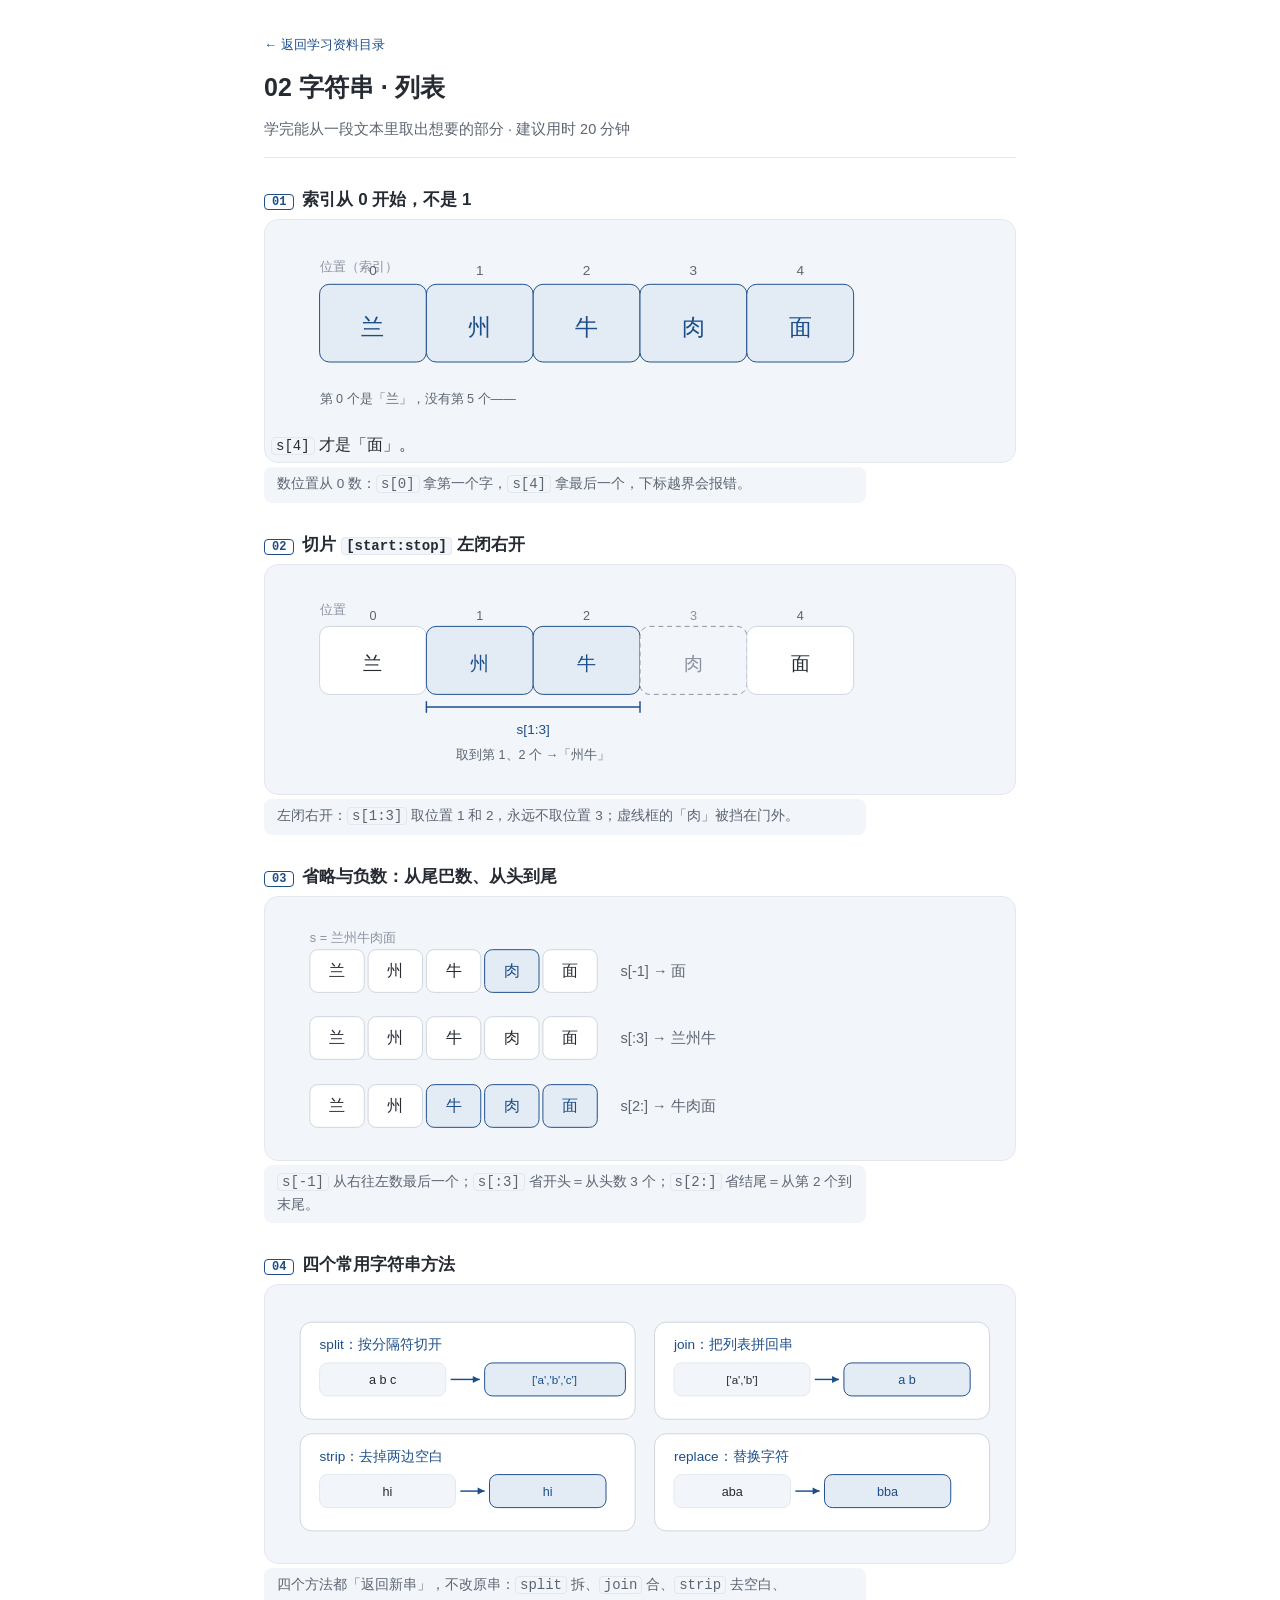
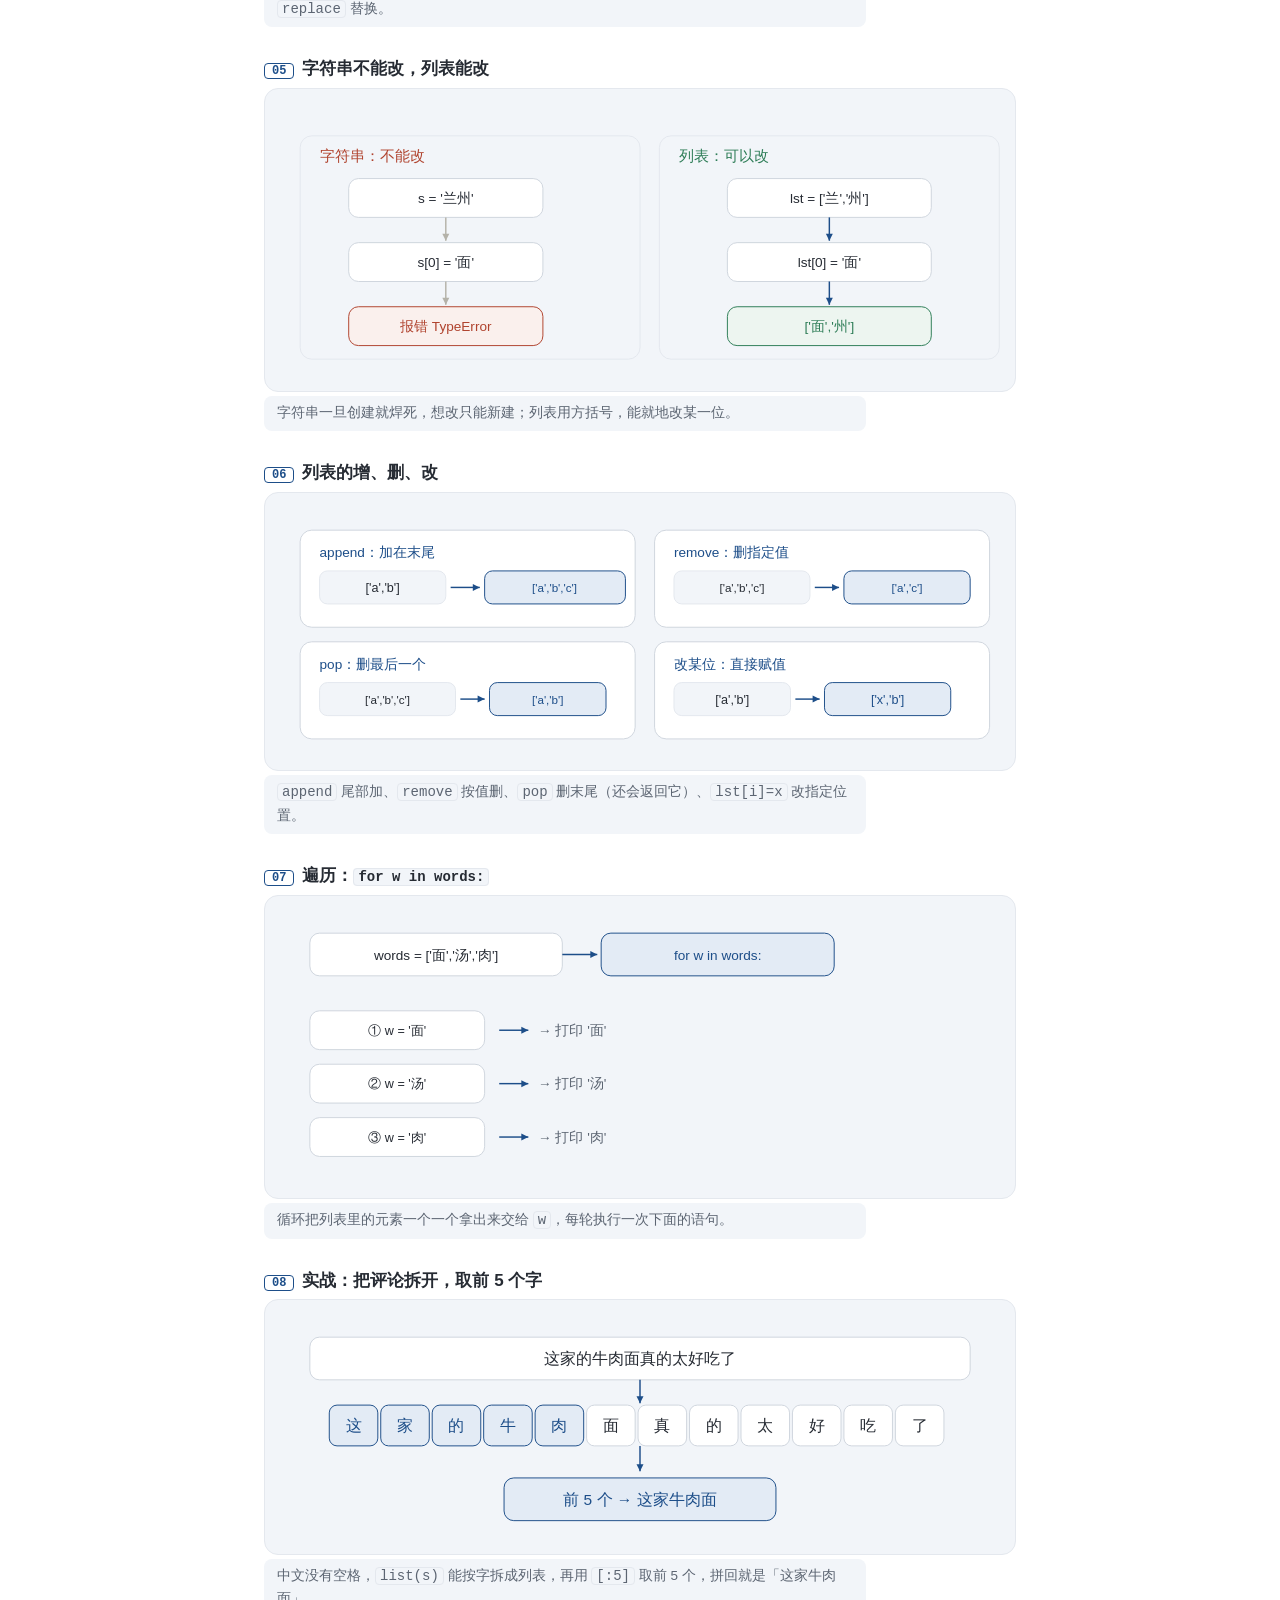
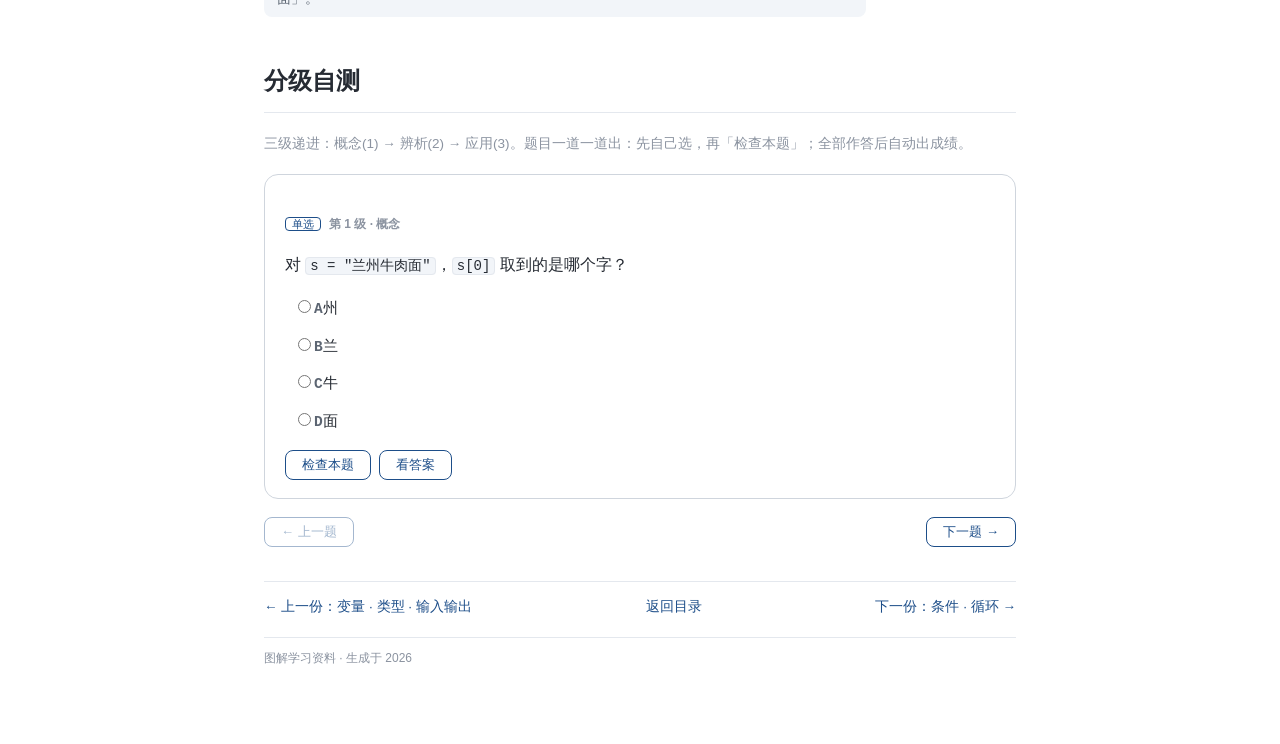
==== docs/python-basics/02-strings-lists.html @ b8ee1e93 "docs(02): 新增字符串与列表图解学习资料" ====
<!DOCTYPE html>
<html lang="zh-CN">
<head>
<meta charset="UTF-8">
<meta name="viewport" content="width=device-width, initial-scale=1.0">
<title>字符串 · 列表 · 图解</title>
<style>
  :root{
    --ink:#262b33; --ink-2:#5c6572; --ink-3:#8b93a0;
    --line:#cfd5dd; --line-soft:#e4e8ee;
    --paper:#fff; --tint:#f2f5f9;
    --accent:#1d4e89; --accent-soft:#e3ebf5;
    --good:#2e7d57; --bad:#b0432e;
  }
  *{box-sizing:border-box}
  body{margin:0;background:var(--paper);color:var(--ink);
       font-family:-apple-system,"Segoe UI","PingFang SC","Microsoft YaHei",sans-serif;font-size:16px;line-height:1.7;}
  svg text{font-family:inherit;}
  .page{max-width:800px;margin:0 auto;padding:34px 24px 80px;}
  header{padding-bottom:16px;border-bottom:1px solid var(--line-soft);}
  h1{font-size:25px;margin:0 0 8px}
  .tagline{color:var(--ink-2);font-size:14.5px;margin:0}
  .crumb{margin:0 0 10px;font-size:13px}
  a{color:var(--accent);text-decoration:none}
  a:hover{text-decoration:underline}
  section.learn{margin:28px 0 6px}
  .lno{font-family:Consolas,monospace;font-size:12px;color:var(--accent);border:1px solid var(--accent);border-radius:4px;padding:0 7px;margin-right:8px}
  h3{font-size:17px;margin:0 0 4px;font-weight:700}
  figure{margin:0}
  figure svg{width:100%;height:auto;display:block}
  figcaption{font-size:13.5px;color:var(--ink-2);background:var(--tint);border-radius:8px;padding:6px 13px;max-width:80%;margin-top:4px}
  .wrap{background:var(--tint);border:1px solid var(--line-soft);border-radius:14px;padding:8px 6px 4px}
  .quiz-head{margin-top:44px;border-bottom:1px solid var(--line-soft);padding-bottom:10px}
  .qcard{display:none;border:1px solid var(--line);border-radius:14px;padding:18px 20px;margin:18px 0}
  .qcard.on{display:block;animation:qi .18s ease}
  @keyframes qi{from{opacity:0;transform:translateY(6px)}to{opacity:1;transform:none}}
  .q-no{font-size:12px;color:var(--ink-3);font-weight:600}
  .q-type{font-size:11px;color:var(--accent);border:1px solid var(--accent);border-radius:4px;padding:0 6px;margin-right:8px}
  .q-stem{font-size:15.5px;margin:6px 0 10px}
  .opts{list-style:none;margin:0;padding:0}
  .opts li{display:flex;gap:9px;align-items:flex-start;padding:5px 8px;border-radius:8px}
  .opts li:hover{background:var(--tint)}
  .opts label{flex:1;cursor:pointer;font-size:14.5px}
  .opts input{accent-color:var(--accent);margin-top:6px}
  .ltr{font-family:Consolas,monospace;font-weight:700;color:var(--ink-2);min-width:15px}
  code{font-family:Consolas,monospace;font-size:14px;background:var(--tint);border:1px solid var(--line-soft);border-radius:4px;padding:0 4px}
  .qbar{display:flex;gap:8px;margin-top:10px;flex-wrap:wrap}
  button{font-family:inherit;font-size:13px;padding:5px 16px;border-radius:8px;cursor:pointer;border:1px solid var(--accent);background:#fff;color:var(--accent)}
  button:hover{background:var(--accent-soft)}
  button.primary{background:var(--accent);color:#fff}
  button.primary:hover{background:#163c69}
  button:disabled{opacity:.4;cursor:not-allowed}
  .feedback{display:none;margin-top:10px;padding:9px 13px;border-radius:8px;font-size:14px}
  .feedback.show{display:block}
  .feedback.good{background:#edf5f0;border:1px solid #cfe2d6;color:var(--good)}
  .feedback.bad{background:#faf0ed;border:1px solid #ead2cb;color:var(--bad)}
  .feedback.mid{background:var(--tint);border:1px solid var(--line);color:var(--ink-2)}
  .feedback .why{color:var(--ink-2);border-top:1px dashed var(--line);padding-top:6px;margin-top:6px}
  .result-screen{display:none;border:1px solid var(--accent);border-radius:14px;padding:18px 20px;margin:18px 0}
  .result-screen.show{display:block}
  .why-src{display:none}
  .lesson-nav{display:flex;justify-content:space-between;gap:12px;flex-wrap:wrap;margin-top:34px;padding-top:14px;border-top:1px solid var(--line-soft);font-size:13.5px}
  .lesson-nav .dim{color:var(--ink-3)}
  footer{margin-top:18px;color:var(--ink-3);font-size:12px;border-top:1px solid var(--line-soft);padding-top:10px}
  @media(max-width:560px){figcaption{max-width:100%}}
</style>
</head>
<body>
<svg width="0" height="0" style="position:absolute" aria-hidden="true"><defs>
  <marker id="ar" viewBox="0 0 10 10" refX="9" refY="5" markerWidth="6" markerHeight="6" orient="auto-start-reverse"><path d="M1 1 L9 5 L1 9 z" fill="#1d4e89"/></marker>
  <marker id="arw" viewBox="0 0 10 10" refX="9" refY="5" markerWidth="6" markerHeight="6" orient="auto-start-reverse"><path d="M1 1 L9 5 L1 9 z" fill="#b4b2a9"/></marker>
</defs></svg>

<div class="page">

  <header>
    <p class="crumb"><a href="index.html">← 返回学习资料目录</a></p>
    <h1>02 字符串 · 列表</h1>
    <p class="tagline">学完能从一段文本里取出想要的部分 · 建议用时 20 分钟</p>
  </header>

  <section class="learn">
    <h3><span class="lno">01</span>索引从 0 开始，不是 1</h3>
    <div class="wrap">
      <svg viewBox="0 0 760 200" role="img" aria-label="字符串每个字的位置从0开始">
        <text x="50" y="44" font-size="13" fill="#8b93a0">位置（索引）</text>
        <rect x="50" y="58" width="110" height="80" rx="10" fill="#e3ebf5" stroke="#1d4e89"/>
        <text x="105" y="48" text-anchor="middle" font-size="14" fill="#5c6572">0</text>
        <text x="105" y="110" text-anchor="middle" font-size="24" fill="#1d4e89">兰</text>
        <rect x="160" y="58" width="110" height="80" rx="10" fill="#e3ebf5" stroke="#1d4e89"/>
        <text x="215" y="48" text-anchor="middle" font-size="14" fill="#5c6572">1</text>
        <text x="215" y="110" text-anchor="middle" font-size="24" fill="#1d4e89">州</text>
        <rect x="270" y="58" width="110" height="80" rx="10" fill="#e3ebf5" stroke="#1d4e89"/>
        <text x="325" y="48" text-anchor="middle" font-size="14" fill="#5c6572">2</text>
        <text x="325" y="110" text-anchor="middle" font-size="24" fill="#1d4e89">牛</text>
        <rect x="380" y="58" width="110" height="80" rx="10" fill="#e3ebf5" stroke="#1d4e89"/>
        <text x="435" y="48" text-anchor="middle" font-size="14" fill="#5c6572">3</text>
        <text x="435" y="110" text-anchor="middle" font-size="24" fill="#1d4e89">肉</text>
        <rect x="490" y="58" width="110" height="80" rx="10" fill="#e3ebf5" stroke="#1d4e89"/>
        <text x="545" y="48" text-anchor="middle" font-size="14" fill="#5c6572">4</text>
        <text x="545" y="110" text-anchor="middle" font-size="24" fill="#1d4e89">面</text>
        <text x="50" y="180" font-size="13" fill="#5c6572">第 0 个是「兰」，没有第 5 个——<code>s[4]</code> 才是「面」。</text>
      </svg>
    </div>
    <figcaption>数位置从 0 数：<code>s[0]</code> 拿第一个字，<code>s[4]</code> 拿最后一个，下标越界会报错。</figcaption>
  </section>

  <section class="learn">
    <h3><span class="lno">02</span>切片 <code>[start:stop]</code> 左闭右开</h3>
    <div class="wrap">
      <svg viewBox="0 0 760 215" role="img" aria-label="切片左闭右开取到第1第2个">
        <text x="50" y="42" font-size="13" fill="#8b93a0">位置</text>
        <rect x="50" y="55" width="110" height="70" rx="10" fill="#fff" stroke="#cfd5dd"/>
        <text x="105" y="48" text-anchor="middle" font-size="13" fill="#5c6572">0</text>
        <text x="105" y="100" text-anchor="middle" font-size="20" fill="#262b33">兰</text>
        <rect x="160" y="55" width="110" height="70" rx="10" fill="#e3ebf5" stroke="#1d4e89"/>
        <text x="215" y="48" text-anchor="middle" font-size="13" fill="#5c6572">1</text>
        <text x="215" y="100" text-anchor="middle" font-size="20" fill="#1d4e89">州</text>
        <rect x="270" y="55" width="110" height="70" rx="10" fill="#e3ebf5" stroke="#1d4e89"/>
        <text x="325" y="48" text-anchor="middle" font-size="13" fill="#5c6572">2</text>
        <text x="325" y="100" text-anchor="middle" font-size="20" fill="#1d4e89">牛</text>
        <rect x="380" y="55" width="110" height="70" rx="10" fill="#f2f5f9" stroke="#8b93a0" stroke-dasharray="5 4"/>
        <text x="435" y="48" text-anchor="middle" font-size="13" fill="#8b93a0">3</text>
        <text x="435" y="100" text-anchor="middle" font-size="20" fill="#8b93a0">肉</text>
        <rect x="490" y="55" width="110" height="70" rx="10" fill="#fff" stroke="#cfd5dd"/>
        <text x="545" y="48" text-anchor="middle" font-size="13" fill="#5c6572">4</text>
        <text x="545" y="100" text-anchor="middle" font-size="20" fill="#262b33">面</text>
        <line x1="160" y1="138" x2="380" y2="138" stroke="#1d4e89" stroke-width="1.5"/>
        <line x1="160" y1="132" x2="160" y2="144" stroke="#1d4e89" stroke-width="1.5"/>
        <line x1="380" y1="132" x2="380" y2="144" stroke="#1d4e89" stroke-width="1.5"/>
        <text x="270" y="166" text-anchor="middle" font-size="14" fill="#1d4e89">s[1:3]</text>
        <text x="270" y="192" text-anchor="middle" font-size="13" fill="#5c6572">取到第 1、2 个 →「州牛」</text>
      </svg>
    </div>
    <figcaption>左闭右开：<code>s[1:3]</code> 取位置 1 和 2，永远不取位置 3；虚线框的「肉」被挡在门外。</figcaption>
  </section>

  <section class="learn">
    <h3><span class="lno">03</span>省略与负数：从尾巴数、从头到尾</h3>
    <div class="wrap">
      <svg viewBox="0 0 760 250" role="img" aria-label="负数与省略写法的三种切片">
        <text x="40" y="38" font-size="13" fill="#8b93a0">s = 兰州牛肉面</text>
        <rect x="40" y="46" width="56" height="44" rx="8" fill="#fff" stroke="#cfd5dd"/>
        <text x="68" y="73" text-anchor="middle" font-size="16" fill="#262b33">兰</text>
        <rect x="100" y="46" width="56" height="44" rx="8" fill="#fff" stroke="#cfd5dd"/>
        <text x="128" y="73" text-anchor="middle" font-size="16" fill="#262b33">州</text>
        <rect x="160" y="46" width="56" height="44" rx="8" fill="#fff" stroke="#cfd5dd"/>
        <text x="188" y="73" text-anchor="middle" font-size="16" fill="#262b33">牛</text>
        <rect x="220" y="46" width="56" height="44" rx="8" fill="#e3ebf5" stroke="#1d4e89"/>
        <text x="248" y="73" text-anchor="middle" font-size="16" fill="#1d4e89">肉</text>
        <rect x="280" y="46" width="56" height="44" rx="8" fill="#fff" stroke="#cfd5dd"/>
        <text x="308" y="73" text-anchor="middle" font-size="16" fill="#262b33">面</text>

        <rect x="40" y="115" width="56" height="44" rx="8" fill="#fff" stroke="#cfd5dd"/>
        <text x="68" y="142" text-anchor="middle" font-size="16" fill="#262b33">兰</text>
        <rect x="100" y="115" width="56" height="44" rx="8" fill="#fff" stroke="#cfd5dd"/>
        <text x="128" y="142" text-anchor="middle" font-size="16" fill="#262b33">州</text>
        <rect x="160" y="115" width="56" height="44" rx="8" fill="#fff" stroke="#cfd5dd"/>
        <text x="188" y="142" text-anchor="middle" font-size="16" fill="#262b33">牛</text>
        <rect x="220" y="115" width="56" height="44" rx="8" fill="#fff" stroke="#cfd5dd"/>
        <text x="248" y="142" text-anchor="middle" font-size="16" fill="#262b33">肉</text>
        <rect x="280" y="115" width="56" height="44" rx="8" fill="#fff" stroke="#cfd5dd"/>
        <text x="308" y="142" text-anchor="middle" font-size="16" fill="#262b33">面</text>

        <rect x="40" y="185" width="56" height="44" rx="8" fill="#fff" stroke="#cfd5dd"/>
        <text x="68" y="212" text-anchor="middle" font-size="16" fill="#262b33">兰</text>
        <rect x="100" y="185" width="56" height="44" rx="8" fill="#fff" stroke="#cfd5dd"/>
        <text x="128" y="212" text-anchor="middle" font-size="16" fill="#262b33">州</text>
        <rect x="160" y="185" width="56" height="44" rx="8" fill="#e3ebf5" stroke="#1d4e89"/>
        <text x="188" y="212" text-anchor="middle" font-size="16" fill="#1d4e89">牛</text>
        <rect x="220" y="185" width="56" height="44" rx="8" fill="#e3ebf5" stroke="#1d4e89"/>
        <text x="248" y="212" text-anchor="middle" font-size="16" fill="#1d4e89">肉</text>
        <rect x="280" y="185" width="56" height="44" rx="8" fill="#e3ebf5" stroke="#1d4e89"/>
        <text x="308" y="212" text-anchor="middle" font-size="16" fill="#1d4e89">面</text>

        <text x="360" y="73" font-size="15" fill="#5c6572">s[-1] → 面</text>
        <text x="360" y="142" font-size="15" fill="#5c6572">s[:3] → 兰州牛</text>
        <text x="360" y="212" font-size="15" fill="#5c6572">s[2:] → 牛肉面</text>
      </svg>
    </div>
    <figcaption><code>s[-1]</code> 从右往左数最后一个；<code>s[:3]</code> 省开头＝从头数 3 个；<code>s[2:]</code> 省结尾＝从第 2 个到末尾。</figcaption>
  </section>

  <section class="learn">
    <h3><span class="lno">04</span>四个常用字符串方法</h3>
    <div class="wrap">
      <svg viewBox="0 0 760 265" role="img" aria-label="split join strip replace 四种方法">
        <rect x="30" y="30" width="345" height="100" rx="12" fill="#fff" stroke="#cfd5dd"/>
        <text x="50" y="58" font-size="14" fill="#1d4e89">split：按分隔符切开</text>
        <rect x="50" y="72" width="130" height="34" rx="8" fill="#f2f5f9" stroke="#e4e8ee"/>
        <text x="115" y="94" text-anchor="middle" font-size="13" fill="#262b33">a b c</text>
        <line x1="185" y1="89" x2="215" y2="89" stroke="#1d4e89" stroke-width="1.5" marker-end="url(#ar)"/>
        <rect x="220" y="72" width="145" height="34" rx="8" fill="#e3ebf5" stroke="#1d4e89"/>
        <text x="292" y="94" text-anchor="middle" font-size="12" fill="#1d4e89">['a','b','c']</text>

        <rect x="395" y="30" width="345" height="100" rx="12" fill="#fff" stroke="#cfd5dd"/>
        <text x="415" y="58" font-size="14" fill="#1d4e89">join：把列表拼回串</text>
        <rect x="415" y="72" width="140" height="34" rx="8" fill="#f2f5f9" stroke="#e4e8ee"/>
        <text x="485" y="94" text-anchor="middle" font-size="12" fill="#262b33">['a','b']</text>
        <line x1="560" y1="89" x2="585" y2="89" stroke="#1d4e89" stroke-width="1.5" marker-end="url(#ar)"/>
        <rect x="590" y="72" width="130" height="34" rx="8" fill="#e3ebf5" stroke="#1d4e89"/>
        <text x="655" y="94" text-anchor="middle" font-size="13" fill="#1d4e89">a b</text>

        <rect x="30" y="145" width="345" height="100" rx="12" fill="#fff" stroke="#cfd5dd"/>
        <text x="50" y="173" font-size="14" fill="#1d4e89">strip：去掉两边空白</text>
        <rect x="50" y="187" width="140" height="34" rx="8" fill="#f2f5f9" stroke="#e4e8ee"/>
        <text x="120" y="209" text-anchor="middle" font-size="13" fill="#262b33">　hi　</text>
        <line x1="195" y1="204" x2="220" y2="204" stroke="#1d4e89" stroke-width="1.5" marker-end="url(#ar)"/>
        <rect x="225" y="187" width="120" height="34" rx="8" fill="#e3ebf5" stroke="#1d4e89"/>
        <text x="285" y="209" text-anchor="middle" font-size="13" fill="#1d4e89">hi</text>

        <rect x="395" y="145" width="345" height="100" rx="12" fill="#fff" stroke="#cfd5dd"/>
        <text x="415" y="173" font-size="14" fill="#1d4e89">replace：替换字符</text>
        <rect x="415" y="187" width="120" height="34" rx="8" fill="#f2f5f9" stroke="#e4e8ee"/>
        <text x="475" y="209" text-anchor="middle" font-size="13" fill="#262b33">aba</text>
        <line x1="540" y1="204" x2="565" y2="204" stroke="#1d4e89" stroke-width="1.5" marker-end="url(#ar)"/>
        <rect x="570" y="187" width="130" height="34" rx="8" fill="#e3ebf5" stroke="#1d4e89"/>
        <text x="635" y="209" text-anchor="middle" font-size="13" fill="#1d4e89">bba</text>
      </svg>
    </div>
    <figcaption>四个方法都「返回新串」，不改原串：<code>split</code> 拆、<code>join</code> 合、<code>strip</code> 去空白、<code>replace</code> 替换。</figcaption>
  </section>

  <section class="learn">
    <h3><span class="lno">05</span>字符串不能改，列表能改</h3>
    <div class="wrap">
      <svg viewBox="0 0 760 290" role="img" aria-label="字符串不可变与列表可变的对比">
        <rect x="30" y="40" width="350" height="230" rx="12" fill="#f2f5f9" stroke="#e4e8ee"/>
        <text x="50" y="66" font-size="15" fill="#b0432e">字符串：不能改</text>
        <rect x="80" y="84" width="200" height="40" rx="10" fill="#fff" stroke="#cfd5dd"/>
        <text x="180" y="109" text-anchor="middle" font-size="14" fill="#262b33">s = '兰州'</text>
        <line x1="180" y1="124" x2="180" y2="148" stroke="#b4b2a9" stroke-width="1.5" marker-end="url(#arw)"/>
        <rect x="80" y="150" width="200" height="40" rx="10" fill="#fff" stroke="#cfd5dd"/>
        <text x="180" y="175" text-anchor="middle" font-size="14" fill="#262b33">s[0] = '面'</text>
        <line x1="180" y1="190" x2="180" y2="214" stroke="#b4b2a9" stroke-width="1.5" marker-end="url(#arw)"/>
        <rect x="80" y="216" width="200" height="40" rx="10" fill="#faf0ed" stroke="#b0432e"/>
        <text x="180" y="241" text-anchor="middle" font-size="14" fill="#b0432e">报错 TypeError</text>

        <rect x="400" y="40" width="350" height="230" rx="12" fill="#f2f5f9" stroke="#e4e8ee"/>
        <text x="420" y="66" font-size="15" fill="#2e7d57">列表：可以改</text>
        <rect x="470" y="84" width="210" height="40" rx="10" fill="#fff" stroke="#cfd5dd"/>
        <text x="575" y="109" text-anchor="middle" font-size="14" fill="#262b33">lst = ['兰','州']</text>
        <line x1="575" y1="124" x2="575" y2="148" stroke="#1d4e89" stroke-width="1.5" marker-end="url(#ar)"/>
        <rect x="470" y="150" width="210" height="40" rx="10" fill="#fff" stroke="#cfd5dd"/>
        <text x="575" y="175" text-anchor="middle" font-size="14" fill="#262b33">lst[0] = '面'</text>
        <line x1="575" y1="190" x2="575" y2="214" stroke="#1d4e89" stroke-width="1.5" marker-end="url(#ar)"/>
        <rect x="470" y="216" width="210" height="40" rx="10" fill="#edf5f0" stroke="#2e7d57"/>
        <text x="575" y="241" text-anchor="middle" font-size="14" fill="#2e7d57">['面','州']</text>
      </svg>
    </div>
    <figcaption>字符串一旦创建就焊死，想改只能新建；列表用方括号，能就地改某一位。</figcaption>
  </section>

  <section class="learn">
    <h3><span class="lno">06</span>列表的增、删、改</h3>
    <div class="wrap">
      <svg viewBox="0 0 760 265" role="img" aria-label="append remove pop 赋值四种列表操作">
        <rect x="30" y="30" width="345" height="100" rx="12" fill="#fff" stroke="#cfd5dd"/>
        <text x="50" y="58" font-size="14" fill="#1d4e89">append：加在末尾</text>
        <rect x="50" y="72" width="130" height="34" rx="8" fill="#f2f5f9" stroke="#e4e8ee"/>
        <text x="115" y="94" text-anchor="middle" font-size="13" fill="#262b33">['a','b']</text>
        <line x1="185" y1="89" x2="215" y2="89" stroke="#1d4e89" stroke-width="1.5" marker-end="url(#ar)"/>
        <rect x="220" y="72" width="145" height="34" rx="8" fill="#e3ebf5" stroke="#1d4e89"/>
        <text x="292" y="94" text-anchor="middle" font-size="12" fill="#1d4e89">['a','b','c']</text>

        <rect x="395" y="30" width="345" height="100" rx="12" fill="#fff" stroke="#cfd5dd"/>
        <text x="415" y="58" font-size="14" fill="#1d4e89">remove：删指定值</text>
        <rect x="415" y="72" width="140" height="34" rx="8" fill="#f2f5f9" stroke="#e4e8ee"/>
        <text x="485" y="94" text-anchor="middle" font-size="12" fill="#262b33">['a','b','c']</text>
        <line x1="560" y1="89" x2="585" y2="89" stroke="#1d4e89" stroke-width="1.5" marker-end="url(#ar)"/>
        <rect x="590" y="72" width="130" height="34" rx="8" fill="#e3ebf5" stroke="#1d4e89"/>
        <text x="655" y="94" text-anchor="middle" font-size="12" fill="#1d4e89">['a','c']</text>

        <rect x="30" y="145" width="345" height="100" rx="12" fill="#fff" stroke="#cfd5dd"/>
        <text x="50" y="173" font-size="14" fill="#1d4e89">pop：删最后一个</text>
        <rect x="50" y="187" width="140" height="34" rx="8" fill="#f2f5f9" stroke="#e4e8ee"/>
        <text x="120" y="209" text-anchor="middle" font-size="12" fill="#262b33">['a','b','c']</text>
        <line x1="195" y1="204" x2="220" y2="204" stroke="#1d4e89" stroke-width="1.5" marker-end="url(#ar)"/>
        <rect x="225" y="187" width="120" height="34" rx="8" fill="#e3ebf5" stroke="#1d4e89"/>
        <text x="285" y="209" text-anchor="middle" font-size="12" fill="#1d4e89">['a','b']</text>

        <rect x="395" y="145" width="345" height="100" rx="12" fill="#fff" stroke="#cfd5dd"/>
        <text x="415" y="173" font-size="14" fill="#1d4e89">改某位：直接赋值</text>
        <rect x="415" y="187" width="120" height="34" rx="8" fill="#f2f5f9" stroke="#e4e8ee"/>
        <text x="475" y="209" text-anchor="middle" font-size="13" fill="#262b33">['a','b']</text>
        <line x1="540" y1="204" x2="565" y2="204" stroke="#1d4e89" stroke-width="1.5" marker-end="url(#ar)"/>
        <rect x="570" y="187" width="130" height="34" rx="8" fill="#e3ebf5" stroke="#1d4e89"/>
        <text x="635" y="209" text-anchor="middle" font-size="13" fill="#1d4e89">['x','b']</text>
      </svg>
    </div>
    <figcaption><code>append</code> 尾部加、<code>remove</code> 按值删、<code>pop</code> 删末尾（还会返回它）、<code>lst[i]=x</code> 改指定位置。</figcaption>
  </section>

  <section class="learn">
    <h3><span class="lno">07</span>遍历：<code>for w in words:</code></h3>
    <div class="wrap">
      <svg viewBox="0 0 760 290" role="img" aria-label="for 循环逐个取出列表元素">
        <rect x="40" y="30" width="260" height="44" rx="10" fill="#fff" stroke="#cfd5dd"/>
        <text x="170" y="58" text-anchor="middle" font-size="14" fill="#262b33">words = ['面','汤','肉']</text>
        <rect x="340" y="30" width="240" height="44" rx="10" fill="#e3ebf5" stroke="#1d4e89"/>
        <text x="460" y="58" text-anchor="middle" font-size="14" fill="#1d4e89">for w in words:</text>
        <line x1="300" y1="52" x2="336" y2="52" stroke="#1d4e89" stroke-width="1.5" marker-end="url(#ar)"/>

        <rect x="40" y="110" width="180" height="40" rx="10" fill="#fff" stroke="#cfd5dd"/>
        <text x="130" y="135" text-anchor="middle" font-size="13" fill="#262b33">① w = '面'</text>
        <line x1="235" y1="130" x2="265" y2="130" stroke="#1d4e89" stroke-width="1.5" marker-end="url(#ar)"/>
        <text x="275" y="135" font-size="14" fill="#5c6572">→ 打印 '面'</text>

        <rect x="40" y="165" width="180" height="40" rx="10" fill="#fff" stroke="#cfd5dd"/>
        <text x="130" y="190" text-anchor="middle" font-size="13" fill="#262b33">② w = '汤'</text>
        <line x1="235" y1="185" x2="265" y2="185" stroke="#1d4e89" stroke-width="1.5" marker-end="url(#ar)"/>
        <text x="275" y="190" font-size="14" fill="#5c6572">→ 打印 '汤'</text>

        <rect x="40" y="220" width="180" height="40" rx="10" fill="#fff" stroke="#cfd5dd"/>
        <text x="130" y="245" text-anchor="middle" font-size="13" fill="#262b33">③ w = '肉'</text>
        <line x1="235" y1="240" x2="265" y2="240" stroke="#1d4e89" stroke-width="1.5" marker-end="url(#ar)"/>
        <text x="275" y="245" font-size="14" fill="#5c6572">→ 打印 '肉'</text>
      </svg>
    </div>
    <figcaption>循环把列表里的元素一个一个拿出来交给 <code>w</code>，每轮执行一次下面的语句。</figcaption>
  </section>

  <section class="learn">
    <h3><span class="lno">08</span>实战：把评论拆开，取前 5 个字</h3>
    <div class="wrap">
      <svg viewBox="0 0 760 240" role="img" aria-label="把字符串拆成字符列表再取前5个">
        <rect x="40" y="30" width="680" height="44" rx="10" fill="#fff" stroke="#cfd5dd"/>
        <text x="380" y="58" text-anchor="middle" font-size="16" fill="#262b33">这家的牛肉面真的太好吃了</text>
        <line x1="380" y1="74" x2="380" y2="98" stroke="#1d4e89" stroke-width="1.5" marker-end="url(#ar)"/>

        <rect x="60" y="100" width="50" height="42" rx="8" fill="#e3ebf5" stroke="#1d4e89"/>
        <text x="85" y="127" text-anchor="middle" font-size="16" fill="#1d4e89">这</text>
        <rect x="113" y="100" width="50" height="42" rx="8" fill="#e3ebf5" stroke="#1d4e89"/>
        <text x="138" y="127" text-anchor="middle" font-size="16" fill="#1d4e89">家</text>
        <rect x="166" y="100" width="50" height="42" rx="8" fill="#e3ebf5" stroke="#1d4e89"/>
        <text x="191" y="127" text-anchor="middle" font-size="16" fill="#1d4e89">的</text>
        <rect x="219" y="100" width="50" height="42" rx="8" fill="#e3ebf5" stroke="#1d4e89"/>
        <text x="244" y="127" text-anchor="middle" font-size="16" fill="#1d4e89">牛</text>
        <rect x="272" y="100" width="50" height="42" rx="8" fill="#e3ebf5" stroke="#1d4e89"/>
        <text x="297" y="127" text-anchor="middle" font-size="16" fill="#1d4e89">肉</text>
        <rect x="325" y="100" width="50" height="42" rx="8" fill="#fff" stroke="#cfd5dd"/>
        <text x="350" y="127" text-anchor="middle" font-size="16" fill="#262b33">面</text>
        <rect x="378" y="100" width="50" height="42" rx="8" fill="#fff" stroke="#cfd5dd"/>
        <text x="403" y="127" text-anchor="middle" font-size="16" fill="#262b33">真</text>
        <rect x="431" y="100" width="50" height="42" rx="8" fill="#fff" stroke="#cfd5dd"/>
        <text x="456" y="127" text-anchor="middle" font-size="16" fill="#262b33">的</text>
        <rect x="484" y="100" width="50" height="42" rx="8" fill="#fff" stroke="#cfd5dd"/>
        <text x="509" y="127" text-anchor="middle" font-size="16" fill="#262b33">太</text>
        <rect x="537" y="100" width="50" height="42" rx="8" fill="#fff" stroke="#cfd5dd"/>
        <text x="562" y="127" text-anchor="middle" font-size="16" fill="#262b33">好</text>
        <rect x="590" y="100" width="50" height="42" rx="8" fill="#fff" stroke="#cfd5dd"/>
        <text x="615" y="127" text-anchor="middle" font-size="16" fill="#262b33">吃</text>
        <rect x="643" y="100" width="50" height="42" rx="8" fill="#fff" stroke="#cfd5dd"/>
        <text x="668" y="127" text-anchor="middle" font-size="16" fill="#262b33">了</text>

        <line x1="380" y1="142" x2="380" y2="168" stroke="#1d4e89" stroke-width="1.5" marker-end="url(#ar)"/>
        <rect x="240" y="175" width="280" height="44" rx="10" fill="#e3ebf5" stroke="#1d4e89"/>
        <text x="380" y="203" text-anchor="middle" font-size="16" fill="#1d4e89">前 5 个 → 这家牛肉面</text>
      </svg>
    </div>
    <figcaption>中文没有空格，<code>list(s)</code> 能按字拆成列表，再用 <code>[:5]</code> 取前 5 个，拼回就是「这家牛肉面」。</figcaption>
  </section>

  <h2 class="quiz-head">分级自测</h2>
  <p style="color:var(--ink-3);font-size:13.5px">
    三级递进：概念(1) → 辨析(2) → 应用(3)。题目一道一道出：先自己选，再「检查本题」；全部作答后自动出成绩。
  </p>

  <div id="qdeck">

    <div class="qcard" data-lvl="1" data-answer="B">
      <p><span class="q-type">单选</span><span class="q-no">第 1 级 · 概念</span></p>
      <p class="q-stem">对 <code>s = "兰州牛肉面"</code>，<code>s[0]</code> 取到的是哪个字？</p>
      <ul class="opts">
        <li><label><input type="radio" name="q1"><span class="ltr">A</span>州</label></li>
        <li><label><input type="radio" name="q1"><span class="ltr">B</span>兰</label></li>
        <li><label><input type="radio" name="q1"><span class="ltr">C</span>牛</label></li>
        <li><label><input type="radio" name="q1"><span class="ltr">D</span>面</label></li>
      </ul>
      <div class="qbar"><button class="check" type="button">检查本题</button><button class="peek" type="button">看答案</button></div>
      <div class="why-src">Python 索引从 0 开始，第一个字符是 s[0]，不是 s[1]。</div>
      <div class="feedback"></div>
    </div>

    <div class="qcard" data-lvl="1" data-answer="B">
      <p><span class="q-type">单选</span><span class="q-no">第 1 级 · 概念</span></p>
      <p class="q-stem"><code>len("牛肉面")</code> 的结果是几？</p>
      <ul class="opts">
        <li><label><input type="radio" name="q2"><span class="ltr">A</span>2</label></li>
        <li><label><input type="radio" name="q2"><span class="ltr">B</span>3</label></li>
        <li><label><input type="radio" name="q2"><span class="ltr">C</span>4</label></li>
        <li><label><input type="radio" name="q2"><span class="ltr">D</span>5</label></li>
      </ul>
      <div class="qbar"><button class="check" type="button">检查本题</button><button class="peek" type="button">看答案</button></div>
      <div class="why-src">len 数的是字符个数，"牛肉面" 共三个字，所以是 3。</div>
      <div class="feedback"></div>
    </div>

    <div class="qcard" data-lvl="1" data-answer="B">
      <p><span class="q-type">单选</span><span class="q-no">第 1 级 · 概念</span></p>
      <p class="q-stem">想把 <code>"a b c"</code> 按空格拆成列表，用哪个方法？</p>
      <ul class="opts">
        <li><label><input type="radio" name="q3"><span class="ltr">A</span>join</label></li>
        <li><label><input type="radio" name="q3"><span class="ltr">B</span>split</label></li>
        <li><label><input type="radio" name="q3"><span class="ltr">C</span>strip</label></li>
        <li><label><input type="radio" name="q3"><span class="ltr">D</span>replace</label></li>
      </ul>
      <div class="qbar"><button class="check" type="button">检查本题</button><button class="peek" type="button">看答案</button></div>
      <div class="why-src">split 负责把字符串按分隔符拆开；join 正好相反，是把列表拼成串。</div>
      <div class="feedback"></div>
    </div>

    <div class="qcard" data-lvl="1" data-answer="C">
      <p><span class="q-type">单选</span><span class="q-no">第 1 级 · 概念</span></p>
      <p class="q-stem">下面哪一对括号用来书写列表的字面量？</p>
      <ul class="opts">
        <li><label><input type="radio" name="q4"><span class="ltr">A</span>圆括号 <code>()</code></label></li>
        <li><label><input type="radio" name="q4"><span class="ltr">B</span>花括号 <code>{}</code></label></li>
        <li><label><input type="radio" name="q4"><span class="ltr">C</span>方括号 <code>[]</code></label></li>
        <li><label><input type="radio" name="q4"><span class="ltr">D</span>不用括号</label></li>
      </ul>
      <div class="qbar"><button class="check" type="button">检查本题</button><button class="peek" type="button">看答案</button></div>
      <div class="why-src">列表用方括号 <code>[]</code>；圆括号是元组、花括号是字典/集合。</div>
      <div class="feedback"></div>
    </div>

    <div class="qcard" data-lvl="2" data-answer="B">
      <p><span class="q-type">单选</span><span class="q-no">第 2 级 · 辨析</span></p>
      <p class="q-stem">执行 <code>s = "兰州"</code> 之后，再写 <code>s[0] = "面"</code> 会怎样？</p>
      <ul class="opts">
        <li><label><input type="radio" name="q5"><span class="ltr">A</span>字符串变成 "面州"</label></li>
        <li><label><input type="radio" name="q5"><span class="ltr">B</span>报错 <code>TypeError</code></label></li>
        <li><label><input type="radio" name="q5"><span class="ltr">C</span>字符串变成 "兰面"</label></li>
        <li><label><input type="radio" name="q5"><span class="ltr">D</span>没有任何变化</label></li>
      </ul>
      <div class="qbar"><button class="check" type="button">检查本题</button><button class="peek" type="button">看答案</button></div>
      <div class="why-src">字符串是不可变对象，不能用下标去改其中一位；要改必须新建，如 s = "面" + s[1:]。</div>
      <div class="feedback"></div>
    </div>

    <div class="qcard" data-lvl="2" data-answer="B">
      <p><span class="q-type">单选</span><span class="q-no">第 2 级 · 辨析</span></p>
      <p class="q-stem"><code>"a,b,c".split(",")</code> 得到的是什么？</p>
      <ul class="opts">
        <li><label><input type="radio" name="q6"><span class="ltr">A</span>字符串 <code>"a,b,c"</code></label></li>
        <li><label><input type="radio" name="q6"><span class="ltr">B</span>列表 <code>['a','b','c']</code></label></li>
        <li><label><input type="radio" name="q6"><span class="ltr">C</span>列表 <code>['abc']</code></label></li>
        <li><label><input type="radio" name="q6"><span class="ltr">D</span>报错</label></li>
      </ul>
      <div class="qbar"><button class="check" type="button">检查本题</button><button class="peek" type="button">看答案</button></div>
      <div class="why-src">split 按逗号把原串切开，返回的是列表；分隔符本身不会留在结果里。</div>
      <div class="feedback"></div>
    </div>

    <div class="qcard" data-lvl="2" data-answer="B">
      <p><span class="q-type">单选</span><span class="q-no">第 2 级 · 辨析</span></p>
      <p class="q-stem">执行 <code>s = "兰州"</code> 后，再写 <code>t = s.replace("兰","面")</code>，此时 <code>s</code> 本身是什么？</p>
      <ul class="opts">
        <li><label><input type="radio" name="q7"><span class="ltr">A</span>"面州"</label></li>
        <li><label><input type="radio" name="q7"><span class="ltr">B</span>"兰州"（没变）</label></li>
        <li><label><input type="radio" name="q7"><span class="ltr">C</span>"面兰"</label></li>
        <li><label><input type="radio" name="q7"><span class="ltr">D</span>报错</label></li>
      </ul>
      <div class="qbar"><button class="check" type="button">检查本题</button><button class="peek" type="button">看答案</button></div>
      <div class="why-src">字符串方法返回新串、不改动原串；想保留结果要写 s = s.replace(...)。</div>
      <div class="feedback"></div>
    </div>

    <div class="qcard" data-lvl="2" data-answer="A">
      <p><span class="q-type">单选</span><span class="q-no">第 2 级 · 辨析</span></p>
      <p class="q-stem"><code>lst = [1, 2, 3, 4]</code>，执行 <code>v = lst.pop()</code> 之后，<code>lst</code> 和 <code>v</code> 分别是什么？</p>
      <ul class="opts">
        <li><label><input type="radio" name="q8"><span class="ltr">A</span>lst 变成 <code>[1,2,3]</code>，v 是 <code>4</code></label></li>
        <li><label><input type="radio" name="q8"><span class="ltr">B</span>lst 变成 <code>[2,3,4]</code>，v 是 <code>1</code></label></li>
        <li><label><input type="radio" name="q8"><span class="ltr">C</span>lst 仍是 <code>[1,2,3,4]</code>，v 是 <code>None</code></label></li>
        <li><label><input type="radio" name="q8"><span class="ltr">D</span>lst 变成 <code>[1,2,3]</code>，v 是 <code>1</code></label></li>
      </ul>
      <div class="qbar"><button class="check" type="button">检查本题</button><button class="peek" type="button">看答案</button></div>
      <div class="why-src">pop 删掉最后一个元素并返回它；所以列表少一个尾巴，v 拿到被删的那个值。</div>
      <div class="feedback"></div>
    </div>

    <div class="qcard" data-lvl="3" data-answer="A">
      <p><span class="q-type">单选</span><span class="q-no">第 3 级 · 应用</span></p>
      <p class="q-stem">有 <code>s = "西北民族大学"</code>，想取出最前面的两个字「西北」，下面哪句正确？</p>
      <ul class="opts">
        <li><label><input type="radio" name="q9"><span class="ltr">A</span><code>s[0:2]</code></label></li>
        <li><label><input type="radio" name="q9"><span class="ltr">B</span><code>s[-2:]</code></label></li>
        <li><label><input type="radio" name="q9"><span class="ltr">C</span><code>s[2:]</code></label></li>
        <li><label><input type="radio" name="q9"><span class="ltr">D</span><code>s[0:1]</code></label></li>
      </ul>
      <div class="qbar"><button class="check" type="button">检查本题</button><button class="peek" type="button">看答案</button></div>
      <div class="why-src">前两个字要位置 0 和 1，写 s[0:2]；s[-2:] 取的是末尾两字，s[2:] 跳过前两字。</div>
      <div class="feedback"></div>
    </div>

    <div class="qcard" data-lvl="3" data-answer="B">
      <p><span class="q-type">单选</span><span class="q-no">第 3 级 · 应用</span></p>
      <p class="q-stem">有评论 <code>s = "这家面真不错"</code>，想把它变成「每个字一个元素」的列表，该用哪句？</p>
      <ul class="opts">
        <li><label><input type="radio" name="q10"><span class="ltr">A</span><code>s.split()</code></label></li>
        <li><label><input type="radio" name="q10"><span class="ltr">B</span><code>list(s)</code></label></li>
        <li><label><input type="radio" name="q10"><span class="ltr">C</span><code>s.split("")</code></label></li>
        <li><label><input type="radio" name="q10"><span class="ltr">D</span><code>s.chars()</code></label></li>
      </ul>
      <div class="qbar"><button class="check" type="button">检查本题</button><button class="peek" type="button">看答案</button></div>
      <div class="why-src">中文没有空格，split() 拆不开；list(s) 才能按字符逐个拆成列表。</div>
      <div class="feedback"></div>
    </div>

    <div class="qcard" data-lvl="3" data-answer="B">
      <p><span class="q-type">单选</span><span class="q-no">第 3 级 · 应用</span></p>
      <p class="q-stem"><code>words = ["好评","差评","好评"]</code>，想删掉其中一个「差评」，正确写法是？</p>
      <ul class="opts">
        <li><label><input type="radio" name="q11"><span class="ltr">A</span><code>words.pop("差评")</code></label></li>
        <li><label><input type="radio" name="q11"><span class="ltr">B</span><code>words.remove("差评")</code></label></li>
        <li><label><input type="radio" name="q11"><span class="ltr">C</span><code>words.delete("差评")</code></label></li>
        <li><label><input type="radio" name="q11"><span class="ltr">D</span><code>words.del("差评")</code></label></li>
      </ul>
      <div class="qbar"><button class="check" type="button">检查本题</button><button class="peek" type="button">看答案</button></div>
      <div class="why-src">按值删除用 remove；pop 按位置删、且需要下标或返回被删项，没有 delete/del 这种列表方法。</div>
      <div class="feedback"></div>
    </div>

    <div class="qcard" data-lvl="3" data-answer="A">
      <p><span class="q-type">单选</span><span class="q-no">第 3 级 · 应用</span></p>
      <p class="q-stem">有一个商品列表 <code>prices</code>，想逐个打印出来，正确写法是？</p>
      <ul class="opts">
        <li><label><input type="radio" name="q12"><span class="ltr">A</span><code>for p in prices: print(p)</code></label></li>
        <li><label><input type="radio" name="q12"><span class="ltr">B</span><code>for p in prices print(p)</code></label></li>
        <li><label><input type="radio" name="q12"><span class="ltr">C</span><code>each p in prices: print(p)</code></label></li>
        <li><label><input type="radio" name="q12"><span class="ltr">D</span><code>for prices as p: print(p)</code></label></li>
      </ul>
      <div class="qbar"><button class="check" type="button">检查本题</button><button class="peek" type="button">看答案</button></div>
      <div class="why-src">Python 的遍历固定写法是 for 变量 in 可迭代对象:，冒号和缩进都不能省，没有 each/as 这种写法。</div>
      <div class="feedback"></div>
    </div>

  </div>

  <div class="qbar" style="justify-content:space-between">
    <button id="prev" type="button">← 上一题</button>
    <button id="next" type="button">下一题 →</button>
  </div>

  <div class="result-screen" id="result">
    <h3 style="margin:0 0 6px">成绩</h3>
    <p id="r-txt"></p>
    <p style="color:var(--ink-3);font-size:13px" id="r-hint"></p>
    <button id="again" type="button">重新作答</button>
  </div>

  <nav class="lesson-nav">
    <a href="01-variables-types-io.html">← 上一份：变量 · 类型 · 输入输出</a>
    <a href="index.html">返回目录</a>
    <a href="03-conditionals-loops.html">下一份：条件 · 循环 →</a>
  </nav>

  <footer>图解学习资料 · 生成于 <span id="yr"></span></footer>
</div>

<script>
(function(){
  var cards = [].slice.call(document.querySelectorAll(".qcard"));
  var deckTop = document.getElementById("qdeck").offsetTop;

  cards.forEach(function(c){
    [].slice.call(c.querySelectorAll(".opts li")).forEach(function(li, i){
      var inp = li.querySelector("input");
      if (inp) inp.value = String.fromCharCode(65 + i);
    });
  });

  function sel(c){
    var p = [];
    [].slice.call(c.querySelectorAll("input")).forEach(function(i){ if(i.checked) p.push(i.value); });
    return p.sort().join("");
  }
  function show(i){
    cards.forEach(function(c, idx){ c.classList.toggle("on", idx === i); });
    document.getElementById("prev").disabled = (i === 0);
    document.getElementById("next").disabled = (i >= cards.length - 1);
    window.scrollTo({ top: deckTop - 16, behavior: "smooth" });
  }
  function markDone(c){ if(!c._done){ c._done = true; } }
  function allDone(){ return cards.every(function(c){ return c._done; }); }
  function fb(c, ok, kind, extra){
    var el = c.querySelector(".feedback");
    el.className = "feedback show " + (kind || (ok ? "good" : "bad"));
    var head = kind === "mid" ? "<b>参考答案</b>（看答案不计分）" : ok ? "<b>答对了 ✓</b>" : "<b>不对 ✗</b>";
    el.innerHTML = head + "　答案：" + extra + '<div class="why">' + c.querySelector(".why-src").textContent + "</div>";
  }
  function renderResult(){
    var per = {1:[0,0], 2:[0,0], 3:[0,0]};
    cards.forEach(function(c){
      var l = +c.dataset.lvl; per[l][0]++; if(c._ok) per[l][1]++;
    });
    var ok = per[1][1] + per[2][1] + per[3][1], tot = cards.length;
    document.getElementById("r-txt").innerHTML =
      "概念 " + per[1][1] + "/" + per[1][0] +
      " · 辨析 " + per[2][1] + "/" + per[2][0] +
      " · 应用 " + per[3][1] + "/" + per[3][0] +
      "　<b>总计 " + ok + "/" + tot + "</b>";
    document.getElementById("r-hint").textContent =
      ok >= tot * 0.85 ? "掌握良好，可尝试动手实践。"
      : ok >= tot * 0.5 ? "针对错题回看对应小节。"
      : "答对不足一半，建议重读知识区。";
    var r = document.getElementById("result");
    r.classList.add("show");
    r.scrollIntoView({ behavior: "smooth", block: "center" });
  }
  function maybeResult(){ if(allDone()) renderResult(); }

  cards.forEach(function(c){
    var ans = c.dataset.answer;
    c.querySelector(".check").addEventListener("click", function(){
      var p = sel(c), ok = (p === ans);
      c._ok = ok; markDone(c);
      fb(c, ok, null, fmt(ans) + "　你选：" + (p || "未作答"));
      maybeResult();
    });
    c.querySelector(".peek").addEventListener("click", function(){
      markDone(c);
      fb(c, true, "mid", fmt(ans) + "　你选：" + (sel(c) || "未作答"));
      [].slice.call(c.querySelectorAll(".opts li")).forEach(function(li, i){
        var inp = li.querySelector("input");
        if (inp && ans.indexOf(String.fromCharCode(65 + i)) > -1) li.style.background = "#eef3fa";
      });
      maybeResult();
    });
  });
  function fmt(a){ return a.length > 1 ? a.split("").join("、") : a; }

  var cur = 0;
  document.getElementById("prev").addEventListener("click", function(){ if(cur>0){ cur--; show(cur); } });
  document.getElementById("next").addEventListener("click", function(){ if(cur<cards.length-1){ cur++; show(cur); } });
  document.getElementById("again").addEventListener("click", function(){
    cards.forEach(function(c){
      c._done = false; c._ok = false;
      [].slice.call(c.querySelectorAll("input")).forEach(function(i){ i.checked = false; });
      [].slice.call(c.querySelectorAll(".opts li")).forEach(function(li){ li.style.background = ""; });
      var f = c.querySelector(".feedback"); f.className = "feedback"; f.innerHTML = "";
    });
    document.getElementById("result").classList.remove("show");
    cur = 0; show(cur);
  });
  document.getElementById("yr").textContent = new Date().getFullYear();
  show(0);
})();
</script>
</body>
</html>
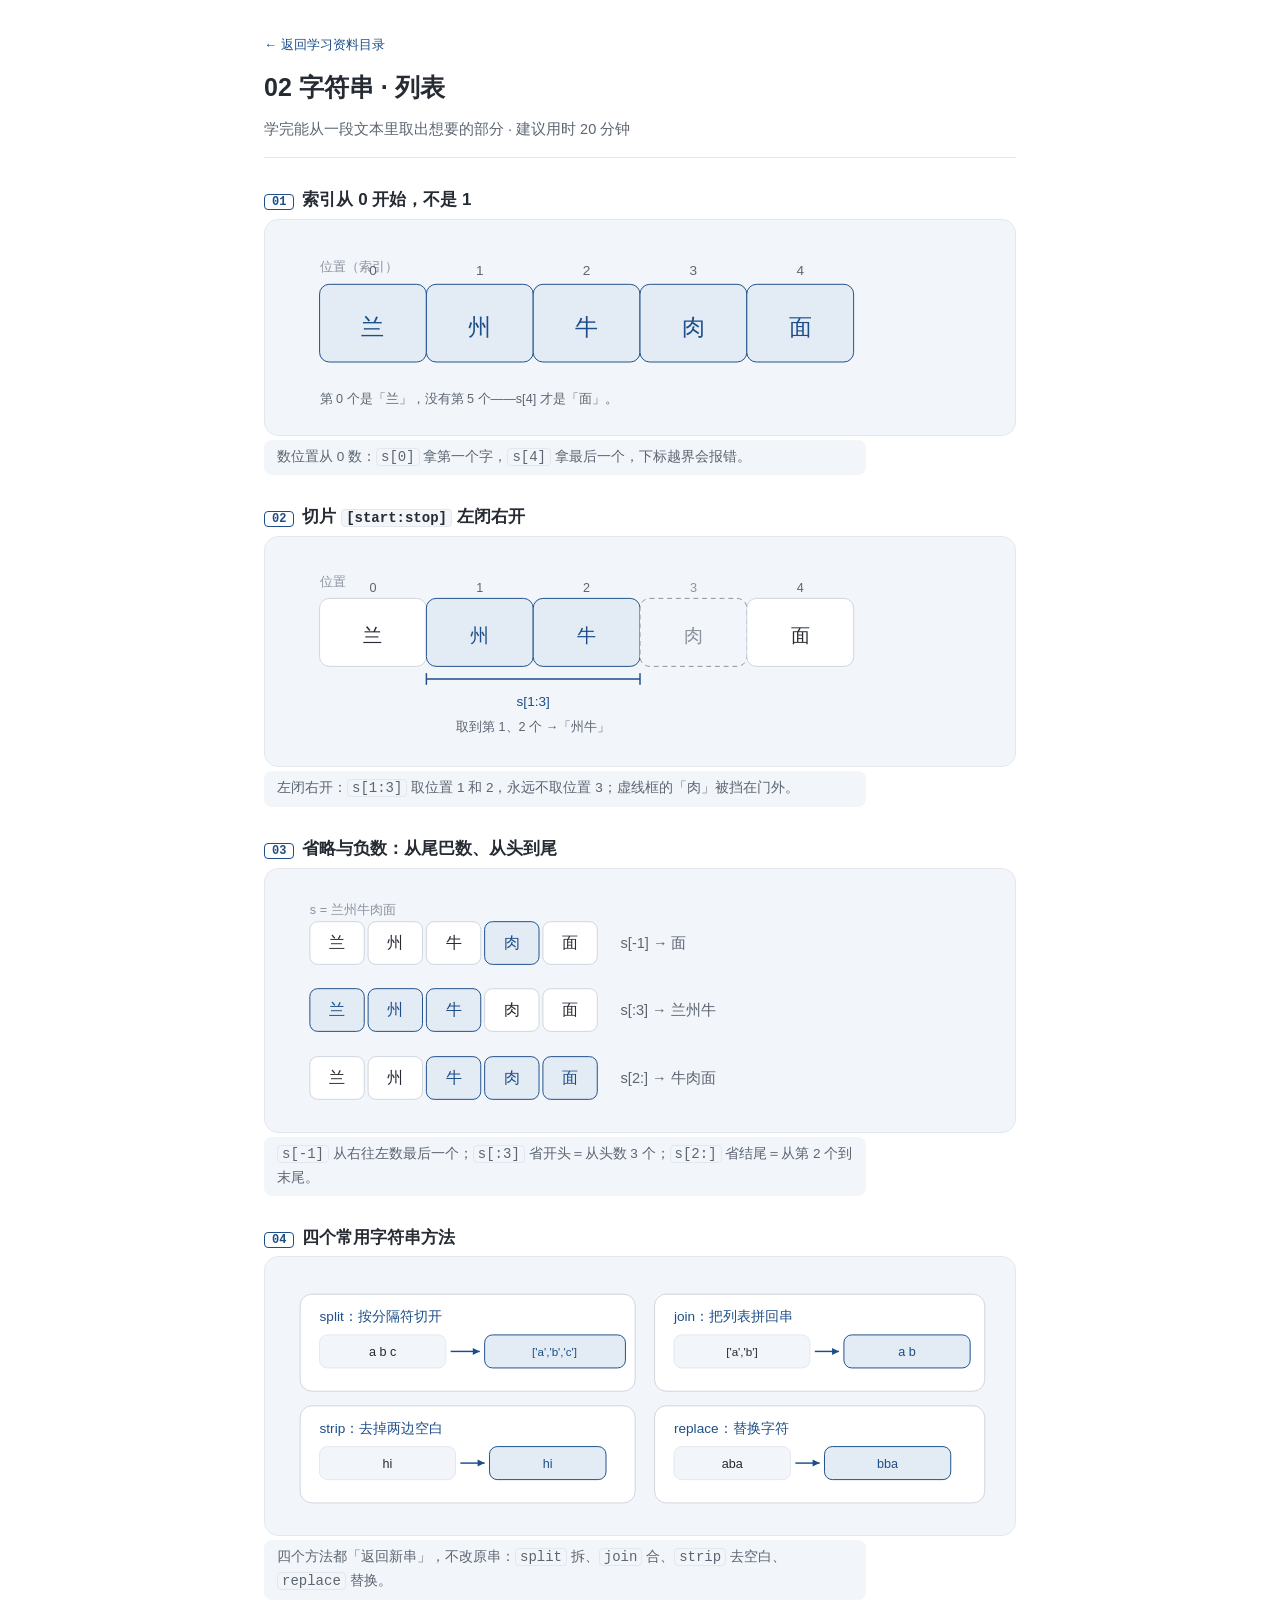
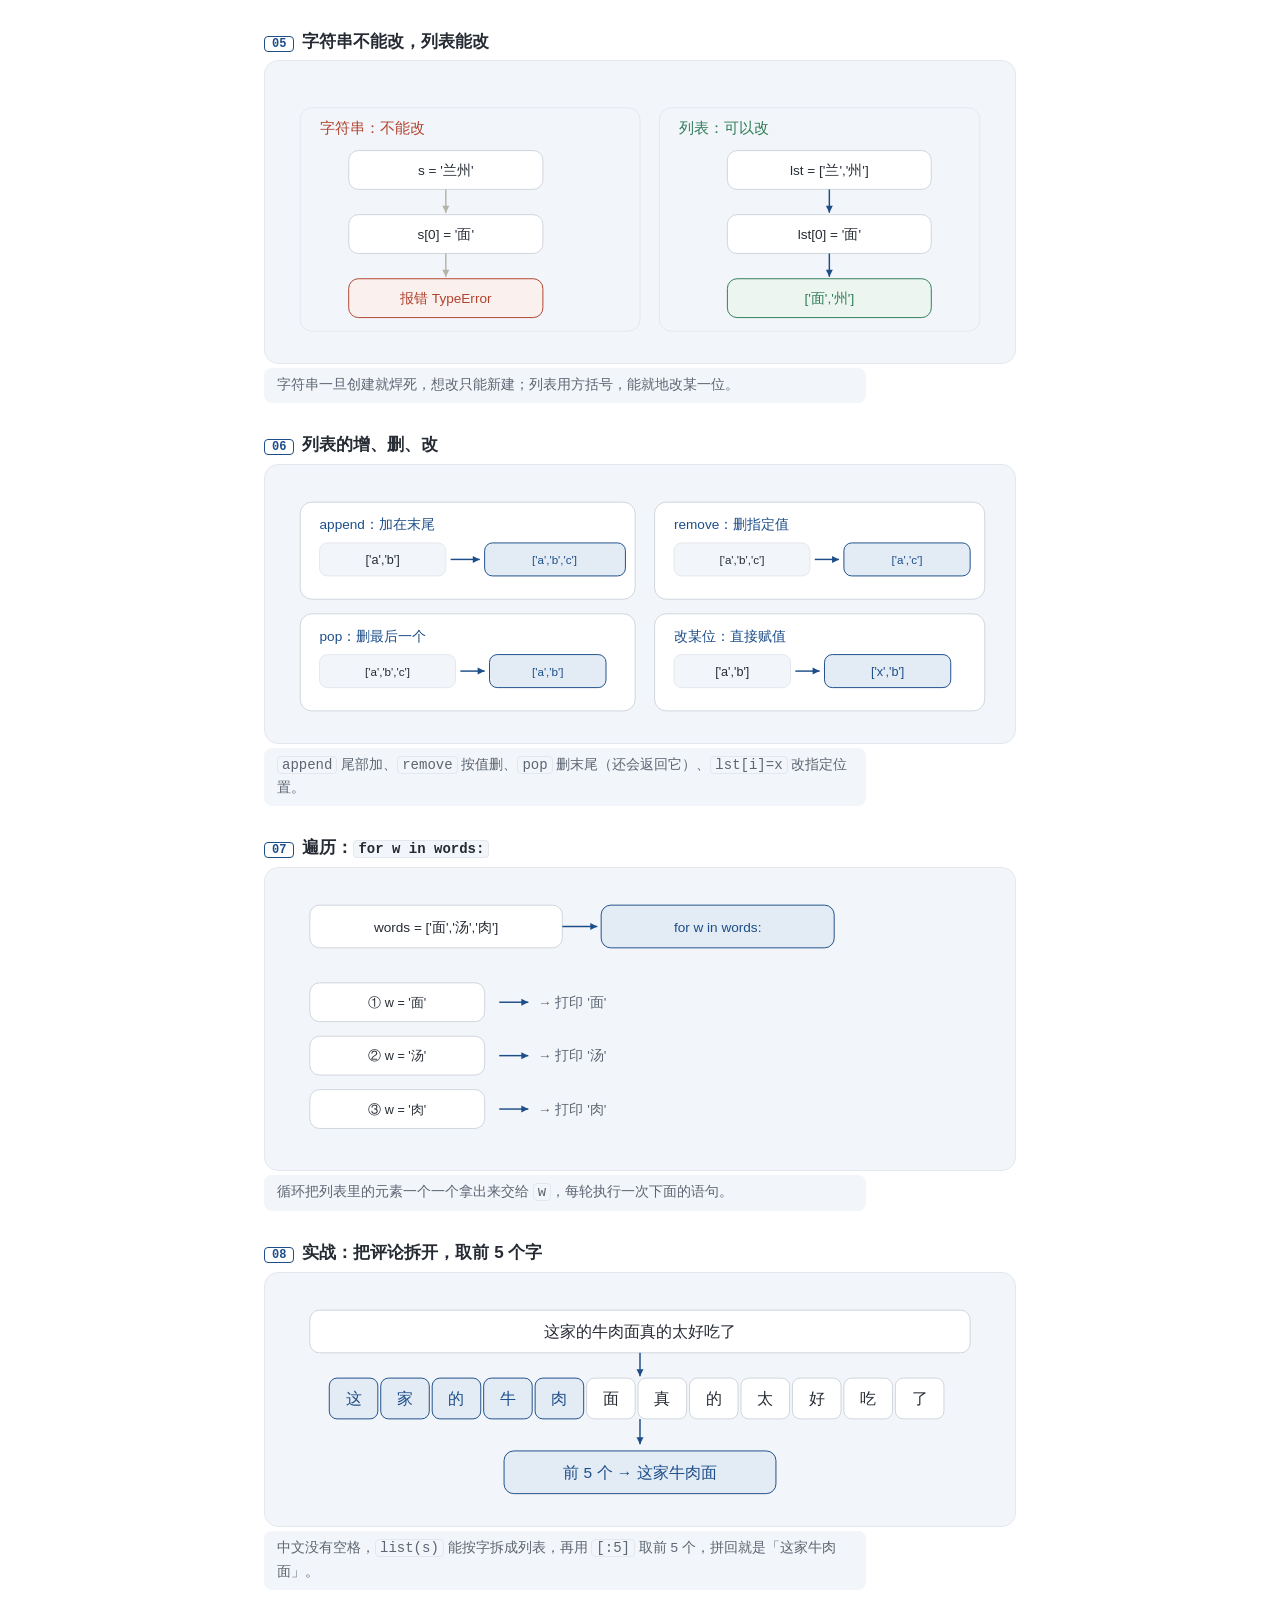
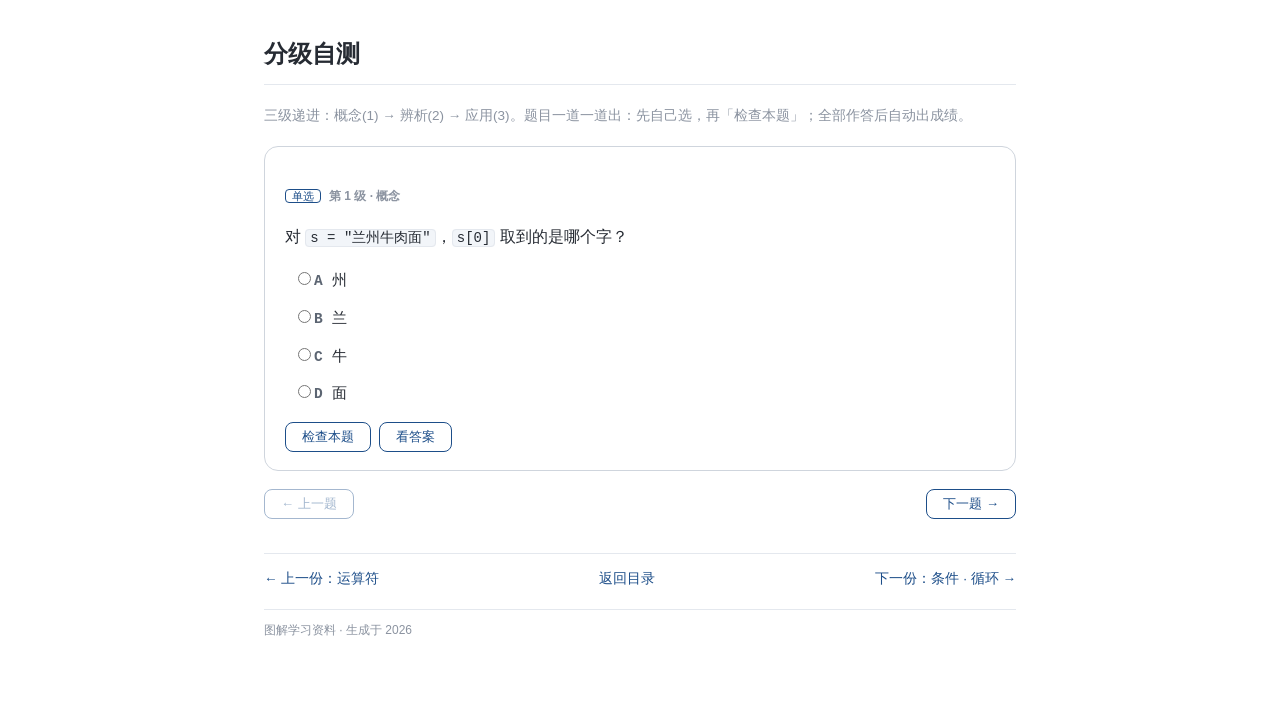
==== commit 17c72c71: "新增 Python 基础资料页面和注释讲解示例 - 在 docs/python-basics/ 目录下新增 index.html 文件，包含 Python 基础课程的学习资料目录。 - 在 scrip" ====
--- a/docs/python-basics/02-strings-lists.html
+++ b/docs/python-basics/02-strings-lists.html
@@ -41,6 +41,8 @@
   .opts li{display:flex;gap:9px;align-items:flex-start;padding:5px 8px;border-radius:8px}
   .opts li:hover{background:var(--tint)}
   .opts label{flex:1;cursor:pointer;font-size:14.5px}
+  .opts label code{margin-left:3px}
+  .opts .ltr{display:inline-block;width:18px}
   .opts input{accent-color:var(--accent);margin-top:6px}
   .ltr{font-family:Consolas,monospace;font-weight:700;color:var(--ink-2);min-width:15px}
   code{font-family:Consolas,monospace;font-size:14px;background:var(--tint);border:1px solid var(--line-soft);border-radius:4px;padding:0 4px}
@@ -99,7 +101,7 @@
         <rect x="490" y="58" width="110" height="80" rx="10" fill="#e3ebf5" stroke="#1d4e89"/>
         <text x="545" y="48" text-anchor="middle" font-size="14" fill="#5c6572">4</text>
         <text x="545" y="110" text-anchor="middle" font-size="24" fill="#1d4e89">面</text>
-        <text x="50" y="180" font-size="13" fill="#5c6572">第 0 个是「兰」，没有第 5 个——<code>s[4]</code> 才是「面」。</text>
+        <text x="50" y="180" font-size="13" fill="#5c6572">第 0 个是「兰」，没有第 5 个——s[4] 才是「面」。</text>
       </svg>
     </div>
     <figcaption>数位置从 0 数：<code>s[0]</code> 拿第一个字，<code>s[4]</code> 拿最后一个，下标越界会报错。</figcaption>
@@ -151,12 +153,12 @@
         <rect x="280" y="46" width="56" height="44" rx="8" fill="#fff" stroke="#cfd5dd"/>
         <text x="308" y="73" text-anchor="middle" font-size="16" fill="#262b33">面</text>
 
-        <rect x="40" y="115" width="56" height="44" rx="8" fill="#fff" stroke="#cfd5dd"/>
-        <text x="68" y="142" text-anchor="middle" font-size="16" fill="#262b33">兰</text>
-        <rect x="100" y="115" width="56" height="44" rx="8" fill="#fff" stroke="#cfd5dd"/>
-        <text x="128" y="142" text-anchor="middle" font-size="16" fill="#262b33">州</text>
-        <rect x="160" y="115" width="56" height="44" rx="8" fill="#fff" stroke="#cfd5dd"/>
-        <text x="188" y="142" text-anchor="middle" font-size="16" fill="#262b33">牛</text>
+        <rect x="40" y="115" width="56" height="44" rx="8" fill="#e3ebf5" stroke="#1d4e89"/>
+        <text x="68" y="142" text-anchor="middle" font-size="16" fill="#1d4e89">兰</text>
+        <rect x="100" y="115" width="56" height="44" rx="8" fill="#e3ebf5" stroke="#1d4e89"/>
+        <text x="128" y="142" text-anchor="middle" font-size="16" fill="#1d4e89">州</text>
+        <rect x="160" y="115" width="56" height="44" rx="8" fill="#e3ebf5" stroke="#1d4e89"/>
+        <text x="188" y="142" text-anchor="middle" font-size="16" fill="#1d4e89">牛</text>
         <rect x="220" y="115" width="56" height="44" rx="8" fill="#fff" stroke="#cfd5dd"/>
         <text x="248" y="142" text-anchor="middle" font-size="16" fill="#262b33">肉</text>
         <rect x="280" y="115" width="56" height="44" rx="8" fill="#fff" stroke="#cfd5dd"/>
@@ -193,7 +195,7 @@
         <rect x="220" y="72" width="145" height="34" rx="8" fill="#e3ebf5" stroke="#1d4e89"/>
         <text x="292" y="94" text-anchor="middle" font-size="12" fill="#1d4e89">['a','b','c']</text>
 
-        <rect x="395" y="30" width="345" height="100" rx="12" fill="#fff" stroke="#cfd5dd"/>
+        <rect x="395" y="30" width="340" height="100" rx="12" fill="#fff" stroke="#cfd5dd"/>
         <text x="415" y="58" font-size="14" fill="#1d4e89">join：把列表拼回串</text>
         <rect x="415" y="72" width="140" height="34" rx="8" fill="#f2f5f9" stroke="#e4e8ee"/>
         <text x="485" y="94" text-anchor="middle" font-size="12" fill="#262b33">['a','b']</text>
@@ -209,7 +211,7 @@
         <rect x="225" y="187" width="120" height="34" rx="8" fill="#e3ebf5" stroke="#1d4e89"/>
         <text x="285" y="209" text-anchor="middle" font-size="13" fill="#1d4e89">hi</text>
 
-        <rect x="395" y="145" width="345" height="100" rx="12" fill="#fff" stroke="#cfd5dd"/>
+        <rect x="395" y="145" width="340" height="100" rx="12" fill="#fff" stroke="#cfd5dd"/>
         <text x="415" y="173" font-size="14" fill="#1d4e89">replace：替换字符</text>
         <rect x="415" y="187" width="120" height="34" rx="8" fill="#f2f5f9" stroke="#e4e8ee"/>
         <text x="475" y="209" text-anchor="middle" font-size="13" fill="#262b33">aba</text>
@@ -236,7 +238,7 @@
         <rect x="80" y="216" width="200" height="40" rx="10" fill="#faf0ed" stroke="#b0432e"/>
         <text x="180" y="241" text-anchor="middle" font-size="14" fill="#b0432e">报错 TypeError</text>
 
-        <rect x="400" y="40" width="350" height="230" rx="12" fill="#f2f5f9" stroke="#e4e8ee"/>
+        <rect x="400" y="40" width="330" height="230" rx="12" fill="#f2f5f9" stroke="#e4e8ee"/>
         <text x="420" y="66" font-size="15" fill="#2e7d57">列表：可以改</text>
         <rect x="470" y="84" width="210" height="40" rx="10" fill="#fff" stroke="#cfd5dd"/>
         <text x="575" y="109" text-anchor="middle" font-size="14" fill="#262b33">lst = ['兰','州']</text>
@@ -263,7 +265,7 @@
         <rect x="220" y="72" width="145" height="34" rx="8" fill="#e3ebf5" stroke="#1d4e89"/>
         <text x="292" y="94" text-anchor="middle" font-size="12" fill="#1d4e89">['a','b','c']</text>
 
-        <rect x="395" y="30" width="345" height="100" rx="12" fill="#fff" stroke="#cfd5dd"/>
+        <rect x="395" y="30" width="340" height="100" rx="12" fill="#fff" stroke="#cfd5dd"/>
         <text x="415" y="58" font-size="14" fill="#1d4e89">remove：删指定值</text>
         <rect x="415" y="72" width="140" height="34" rx="8" fill="#f2f5f9" stroke="#e4e8ee"/>
         <text x="485" y="94" text-anchor="middle" font-size="12" fill="#262b33">['a','b','c']</text>
@@ -279,7 +281,7 @@
         <rect x="225" y="187" width="120" height="34" rx="8" fill="#e3ebf5" stroke="#1d4e89"/>
         <text x="285" y="209" text-anchor="middle" font-size="12" fill="#1d4e89">['a','b']</text>
 
-        <rect x="395" y="145" width="345" height="100" rx="12" fill="#fff" stroke="#cfd5dd"/>
+        <rect x="395" y="145" width="340" height="100" rx="12" fill="#fff" stroke="#cfd5dd"/>
         <text x="415" y="173" font-size="14" fill="#1d4e89">改某位：直接赋值</text>
         <rect x="415" y="187" width="120" height="34" rx="8" fill="#f2f5f9" stroke="#e4e8ee"/>
         <text x="475" y="209" text-anchor="middle" font-size="13" fill="#262b33">['a','b']</text>
@@ -551,7 +553,7 @@
   </div>
 
   <nav class="lesson-nav">
-    <a href="01-variables-types-io.html">← 上一份：变量 · 类型 · 输入输出</a>
+    <a href="01b-operators.html">← 上一份：运算符</a>
     <a href="index.html">返回目录</a>
     <a href="03-conditionals-loops.html">下一份：条件 · 循环 →</a>
   </nav>
